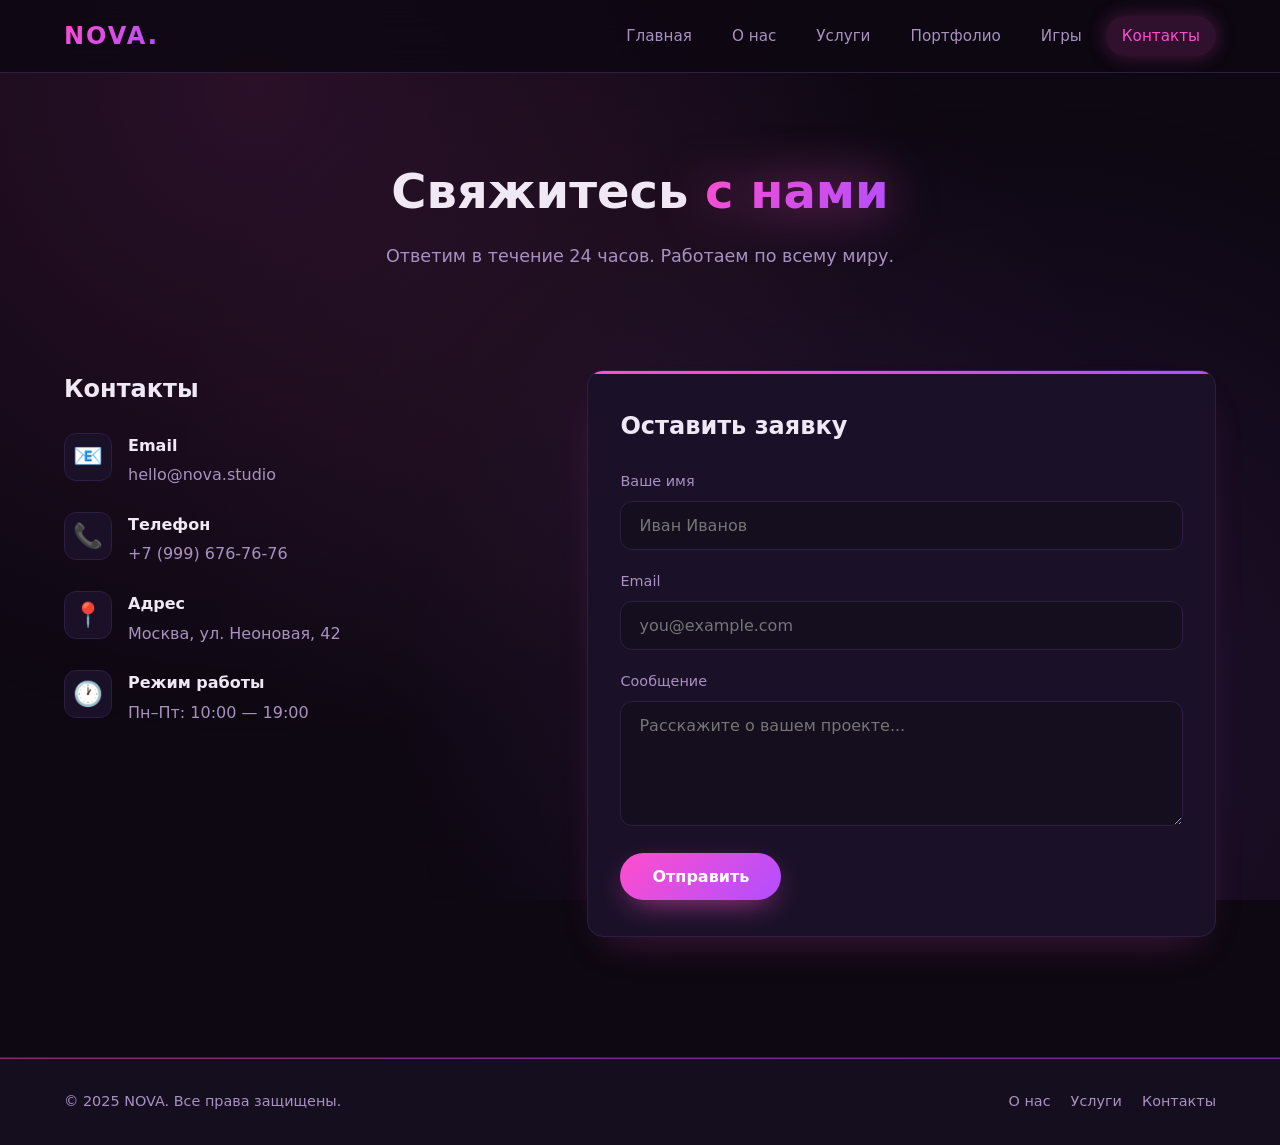
==== contact.html @ b70af0ca "Initial commit: static site with 5 pages" ====
<!DOCTYPE html>
<html lang="ru">
<head>
  <meta charset="UTF-8">
  <meta name="viewport" content="width=device-width, initial-scale=1.0">
  <title>NOVA — Контакты</title>
  <link rel="stylesheet" href="styles.css">
</head>
<body>
  <header class="header">
    <div class="nav-container">
      <a href="index.html" class="logo">NOVA<span>.</span></a>
      <nav class="nav">
        <a href="index.html" class="nav-link">Главная</a>
        <a href="about.html" class="nav-link">О нас</a>
        <a href="services.html" class="nav-link">Услуги</a>
        <a href="portfolio.html" class="nav-link">Портфолио</a>
        <a href="games.html" class="nav-link">Игры</a>
        <a href="contact.html" class="nav-link active">Контакты</a>
      </nav>
      <button class="menu-toggle" aria-label="Меню">☰</button>
    </div>
  </header>

  <main>
    <section class="section page-header">
      <div class="container">
        <h1 class="page-title fade-up">Свяжитесь <span class="accent">с нами</span></h1>
        <p class="page-subtitle fade-up">Ответим в течение 24 часов. Работаем по всему миру.</p>
      </div>
    </section>

    <section class="section">
      <div class="container">
        <div class="contact-grid">
          <div class="contact-info fade-up">
            <h2>Контакты</h2>
            <div class="contact-item">
              <span class="contact-icon">📧</span>
              <div>
                <strong>Email</strong>
                <p>hello@nova.studio</p>
              </div>
            </div>
            <div class="contact-item">
              <span class="contact-icon">📞</span>
              <div>
                <strong>Телефон</strong>
                <p>+7 (999) 676-76-76</p>
              </div>
            </div>
            <div class="contact-item">
              <span class="contact-icon">📍</span>
              <div>
                <strong>Адрес</strong>
                <p>Москва, ул. Неоновая, 42</p>
              </div>
            </div>
            <div class="contact-item">
              <span class="contact-icon">🕐</span>
              <div>
                <strong>Режим работы</strong>
                <p>Пн–Пт: 10:00 — 19:00</p>
              </div>
            </div>
          </div>

          <form class="contact-form fade-up" id="contactForm">
            <h2>Оставить заявку</h2>
            <div class="form-group">
              <label for="name">Ваше имя</label>
              <input type="text" id="name" required placeholder="Иван Иванов">
            </div>
            <div class="form-group">
              <label for="email">Email</label>
              <input type="email" id="email" required placeholder="you@example.com">
            </div>
            <div class="form-group">
              <label for="message">Сообщение</label>
              <textarea id="message" rows="5" required placeholder="Расскажите о вашем проекте..."></textarea>
            </div>
            <button type="submit" class="btn">Отправить</button>
            <p class="form-success" id="formSuccess">✓ Спасибо! Мы свяжемся с вами скоро.</p>
          </form>
        </div>
      </div>
    </section>
  </main>

  <footer class="footer">
    <div class="container footer-inner">
      <p>© 2025 NOVA. Все права защищены.</p>
      <div class="footer-links">
        <a href="about.html">О нас</a>
        <a href="services.html">Услуги</a>
        <a href="contact.html">Контакты</a>
      </div>
    </div>
  </footer>

  <script src="script.js"></script>
</body>
</html>
---- styles.css ----
/* ===== Базовые переменные ===== */
:root {
  --bg: #0d0812;
  --bg-2: #150e1f;
  --card-bg: #1a1128;
  --border: #2d1e42;
  --text: #f0e8f5;
  --text-muted: #a891c0;
  --accent: #ff4ecd;
  --accent-2: #b14eff;
  --accent-3: #ff7ae0;
  --gradient: linear-gradient(135deg, #ff4ecd 0%, #b14eff 100%);
  --gradient-soft: linear-gradient(135deg, rgba(255, 78, 205, 0.15) 0%, rgba(177, 78, 255, 0.15) 100%);
  --shadow: 0 20px 40px -20px rgba(255, 78, 205, 0.25);
  --shadow-hover: 0 30px 60px -20px rgba(255, 78, 205, 0.5);
  --radius: 16px;
  --transition: 0.3s cubic-bezier(0.4, 0, 0.2, 1);
}

/* ===== Сброс ===== */
* {
  margin: 0;
  padding: 0;
  box-sizing: border-box;
}

html {
  scroll-behavior: smooth;
}

body {
  font-family: 'Segoe UI', system-ui, -apple-system, sans-serif;
  background: var(--bg);
  color: var(--text);
  line-height: 1.6;
  min-height: 100vh;
  overflow-x: hidden;
}

body::before {
  content: '';
  position: fixed;
  inset: 0;
  background:
    radial-gradient(circle at 20% 10%, rgba(255, 78, 205, 0.12) 0%, transparent 50%),
    radial-gradient(circle at 80% 80%, rgba(177, 78, 255, 0.12) 0%, transparent 50%),
    radial-gradient(circle at 50% 50%, rgba(255, 122, 224, 0.05) 0%, transparent 60%);
  pointer-events: none;
  z-index: -1;
}

a {
  color: inherit;
  text-decoration: none;
}

img {
  max-width: 100%;
  display: block;
}

/* ===== Контейнер ===== */
.container {
  max-width: 1200px;
  margin: 0 auto;
  padding: 0 24px;
}

/* ===== Хедер ===== */
.header {
  position: sticky;
  top: 0;
  z-index: 100;
  background: rgba(13, 8, 18, 0.85);
  backdrop-filter: blur(16px);
  -webkit-backdrop-filter: blur(16px);
  border-bottom: 1px solid var(--border);
}

.nav-container {
  max-width: 1200px;
  margin: 0 auto;
  padding: 16px 24px;
  display: flex;
  align-items: center;
  justify-content: space-between;
  gap: 24px;
}

.logo {
  font-size: 1.5rem;
  font-weight: 800;
  letter-spacing: 2px;
  transition: var(--transition);
  background: var(--gradient);
  -webkit-background-clip: text;
  background-clip: text;
  -webkit-text-fill-color: transparent;
}

.logo span {
  -webkit-text-fill-color: var(--accent-2);
  color: var(--accent-2);
}

.logo:hover {
  filter: drop-shadow(0 0 15px rgba(255, 78, 205, 0.7));
}

.nav {
  display: flex;
  gap: 8px;
  flex-wrap: wrap;
}

.nav-link {
  padding: 8px 16px;
  border-radius: 999px;
  font-size: 0.95rem;
  color: var(--text-muted);
  transition: var(--transition);
  position: relative;
}

.nav-link:hover {
  color: var(--accent);
  background: rgba(255, 78, 205, 0.1);
}

.nav-link.active {
  color: var(--accent);
  background: rgba(255, 78, 205, 0.15);
  box-shadow: 0 0 20px rgba(255, 78, 205, 0.25);
}

.menu-toggle {
  display: none;
  background: none;
  border: 1px solid var(--border);
  color: var(--text);
  font-size: 1.4rem;
  padding: 6px 12px;
  border-radius: 10px;
  cursor: pointer;
  transition: var(--transition);
}

.menu-toggle:hover {
  border-color: var(--accent);
  color: var(--accent);
}

/* ===== Hero ===== */
.hero {
  padding: 100px 0 80px;
  text-align: center;
}

.hero-title {
  font-size: clamp(2rem, 5vw, 3.5rem);
  font-weight: 800;
  line-height: 1.15;
  margin-bottom: 20px;
  letter-spacing: -1px;
}

.accent {
  background: var(--gradient);
  -webkit-background-clip: text;
  background-clip: text;
  -webkit-text-fill-color: transparent;
  filter: drop-shadow(0 0 25px rgba(255, 78, 205, 0.6));
}

.hero-subtitle {
  font-size: 1.15rem;
  color: var(--text-muted);
  max-width: 640px;
  margin: 0 auto 48px;
}

/* ===== Счётчики ===== */
.counter-grid {
  display: grid;
  grid-template-columns: repeat(3, 1fr);
  gap: 24px;
  max-width: 700px;
  margin: 0 auto;
}

.counter-item {
  background: var(--card-bg);
  border: 1px solid var(--border);
  border-radius: var(--radius);
  padding: 28px 16px;
  text-align: center;
  transition: var(--transition);
  box-shadow: var(--shadow);
  position: relative;
  overflow: hidden;
}

.counter-item::before {
  content: '';
  position: absolute;
  top: 0;
  left: 0;
  right: 0;
  height: 2px;
  background: var(--gradient);
}

.counter-item:hover {
  border-color: var(--accent);
  transform: translateY(-5px);
  box-shadow: var(--shadow-hover);
}

.counter {
  display: block;
  font-size: 2.5rem;
  font-weight: 800;
  background: var(--gradient);
  -webkit-background-clip: text;
  background-clip: text;
  -webkit-text-fill-color: transparent;
  filter: drop-shadow(0 0 20px rgba(255, 78, 205, 0.5));
}

.counter-label {
  font-size: 0.9rem;
  color: var(--text-muted);
}

/* ===== Секции ===== */
.section {
  padding: 60px 0;
}

.section-title {
  font-size: clamp(1.6rem, 3vw, 2.2rem);
  font-weight: 700;
  margin-bottom: 40px;
  text-align: center;
}

.page-header {
  padding: 80px 0 40px;
  text-align: center;
}

.page-title {
  font-size: clamp(2rem, 4vw, 3rem);
  font-weight: 800;
  margin-bottom: 12px;
}

.page-subtitle {
  color: var(--text-muted);
  font-size: 1.1rem;
  max-width: 600px;
  margin: 0 auto;
}

/* ===== Карточки ===== */
.card-grid {
  display: grid;
  grid-template-columns: repeat(auto-fit, minmax(260px, 1fr));
  gap: 24px;
}

.card {
  background: var(--card-bg);
  border: 1px solid var(--border);
  border-radius: var(--radius);
  padding: 32px 24px;
  transition: var(--transition);
  position: relative;
  overflow: hidden;
  box-shadow: var(--shadow);
}

.card::before {
  content: '';
  position: absolute;
  top: 0;
  left: 0;
  right: 0;
  height: 3px;
  background: var(--gradient);
  transform: scaleX(0);
  transform-origin: left;
  transition: transform 0.4s ease;
}

.card:hover::before {
  transform: scaleX(1);
}

.card:hover {
  border-color: rgba(255, 78, 205, 0.5);
  transform: translateY(-8px);
  box-shadow: var(--shadow-hover);
}

.card-icon {
  font-size: 2.2rem;
  margin-bottom: 16px;
  display: inline-block;
  filter: drop-shadow(0 0 12px rgba(255, 78, 205, 0.4));
}

.card h3 {
  font-size: 1.2rem;
  margin-bottom: 10px;
}

.card p {
  color: var(--text-muted);
  font-size: 0.95rem;
}

.price {
  display: inline-block;
  margin-top: 16px;
  background: var(--gradient);
  -webkit-background-clip: text;
  background-clip: text;
  -webkit-text-fill-color: transparent;
  font-weight: 700;
  font-size: 0.95rem;
}

/* ===== CTA ===== */
.cta {
  background: linear-gradient(135deg, var(--card-bg) 0%, #221536 100%);
  border: 1px solid var(--border);
  border-radius: var(--radius);
  padding: 60px 40px;
  text-align: center;
  box-shadow: var(--shadow);
  position: relative;
  overflow: hidden;
}

.cta::before {
  content: '';
  position: absolute;
  top: -50%;
  right: -50%;
  width: 100%;
  height: 100%;
  background: radial-gradient(circle, rgba(255, 78, 205, 0.15) 0%, transparent 70%);
  pointer-events: none;
}

.cta h2 {
  font-size: clamp(1.5rem, 3vw, 2rem);
  margin-bottom: 12px;
}

.cta p {
  color: var(--text-muted);
  margin-bottom: 28px;
}

/* ===== Кнопки ===== */
.btn {
  display: inline-block;
  padding: 14px 32px;
  background: var(--gradient);
  color: #fff;
  font-weight: 700;
  border: none;
  border-radius: 999px;
  cursor: pointer;
  font-size: 1rem;
  transition: var(--transition);
  box-shadow: 0 10px 30px -10px rgba(255, 78, 205, 0.7);
  font-family: inherit;
  position: relative;
}

.btn:hover {
  transform: translateY(-3px);
  box-shadow: 0 20px 40px -10px rgba(255, 78, 205, 0.9);
  filter: brightness(1.1);
}

.btn:active {
  transform: translateY(0);
}

.btn-ghost {
  background: transparent;
  border: 1px solid var(--accent);
  color: var(--accent);
  box-shadow: none;
  margin-top: 12px;
  padding: 10px 24px;
  font-size: 0.9rem;
}

.btn-ghost:hover {
  background: rgba(255, 78, 205, 0.1);
  box-shadow: 0 0 25px rgba(255, 78, 205, 0.35);
}

/* ===== О нас ===== */
.about-grid {
  display: grid;
  grid-template-columns: 1fr 1fr;
  gap: 48px;
  align-items: center;
}

.about-text h2 {
  font-size: 1.8rem;
  margin-bottom: 20px;
}

.about-text p {
  color: var(--text-muted);
  margin-bottom: 16px;
}

.gradient-box {
  aspect-ratio: 1;
  border-radius: var(--radius);
  background: linear-gradient(135deg, #ff4ecd 0%, #b14eff 50%, #7b2ff7 100%);
  display: flex;
  align-items: center;
  justify-content: center;
  font-size: 3rem;
  font-weight: 900;
  color: #fff;
  letter-spacing: 4px;
  box-shadow: 0 30px 60px -20px rgba(255, 78, 205, 0.6);
  animation: float 6s ease-in-out infinite;
  text-shadow: 0 0 20px rgba(255, 255, 255, 0.5);
}

@keyframes float {
  0%, 100% { transform: translateY(0); }
  50% { transform: translateY(-15px); }
}

/* ===== Команда ===== */
.team-grid {
  display: grid;
  grid-template-columns: repeat(auto-fit, minmax(200px, 1fr));
  gap: 24px;
}

.team-card {
  background: var(--card-bg);
  border: 1px solid var(--border);
  border-radius: var(--radius);
  padding: 32px 20px;
  text-align: center;
  transition: var(--transition);
  box-shadow: var(--shadow);
}

.team-card:hover {
  border-color: var(--accent);
  transform: translateY(-6px);
  box-shadow: var(--shadow-hover);
}

.avatar {
  width: 72px;
  height: 72px;
  border-radius: 50%;
  background: var(--gradient);
  color: #fff;
  font-size: 1.8rem;
  font-weight: 800;
  display: flex;
  align-items: center;
  justify-content: center;
  margin: 0 auto 16px;
  box-shadow: 0 0 25px rgba(255, 78, 205, 0.5);
}

.team-card h3 {
  font-size: 1.05rem;
  margin-bottom: 4px;
}

.team-card p {
  color: var(--text-muted);
  font-size: 0.85rem;
}

/* ===== Шаги ===== */
.steps {
  display: grid;
  grid-template-columns: repeat(auto-fit, minmax(220px, 1fr));
  gap: 24px;
}

.step {
  background: var(--card-bg);
  border: 1px solid var(--border);
  border-radius: var(--radius);
  padding: 28px 24px;
  position: relative;
  transition: var(--transition);
}

.step:hover {
  border-color: var(--accent);
  transform: translateY(-5px);
  box-shadow: var(--shadow-hover);
}

.step-num {
  font-size: 2rem;
  font-weight: 800;
  background: var(--gradient);
  -webkit-background-clip: text;
  background-clip: text;
  -webkit-text-fill-color: transparent;
  opacity: 0.6;
  display: block;
  margin-bottom: 12px;
}

.step h3 {
  margin-bottom: 8px;
}

.step p {
  color: var(--text-muted);
  font-size: 0.9rem;
}

/* ===== Портфолио ===== */
.portfolio-grid {
  display: grid;
  grid-template-columns: repeat(auto-fit, minmax(300px, 1fr));
  gap: 24px;
}

.portfolio-card {
  background: var(--card-bg);
  border: 1px solid var(--border);
  border-radius: var(--radius);
  overflow: hidden;
  transition: var(--transition);
  box-shadow: var(--shadow);
}

.portfolio-card:hover {
  transform: translateY(-8px);
  border-color: var(--accent);
  box-shadow: var(--shadow-hover);
}

.portfolio-preview {
  height: 180px;
  display: flex;
  align-items: center;
  justify-content: center;
  font-size: 1.5rem;
  font-weight: 800;
  color: #fff;
  letter-spacing: 2px;
  text-shadow: 0 2px 10px rgba(0, 0, 0, 0.3);
}

.gradient-1 { background: linear-gradient(135deg, #ff4ecd, #b14eff); }
.gradient-2 { background: linear-gradient(135deg, #b14eff, #7b2ff7); }
.gradient-3 { background: linear-gradient(135deg, #ff2d95, #ff4ecd); }
.gradient-4 { background: linear-gradient(135deg, #ff7ae0, #b14eff); }
.gradient-5 { background: linear-gradient(135deg, #7b2ff7, #ff4ecd); }
.gradient-6 { background: linear-gradient(135deg, #ff4ecd, #ffb800); }

.portfolio-info {
  padding: 22px;
}

.portfolio-info h3 {
  margin-bottom: 6px;
}

.portfolio-info p {
  color: var(--text-muted);
  font-size: 0.9rem;
  margin-bottom: 12px;
}

.tag {
  display: inline-block;
  padding: 4px 12px;
  border-radius: 999px;
  background: rgba(255, 78, 205, 0.15);
  color: var(--accent-3);
  font-size: 0.75rem;
  font-weight: 600;
  border: 1px solid rgba(255, 78, 205, 0.25);
}

/* ===== Игры ===== */
.game-card {
  background: var(--card-bg);
  border: 1px solid var(--border);
  border-radius: var(--radius);
  padding: 36px 32px;
  box-shadow: var(--shadow);
  transition: var(--transition);
  position: relative;
  overflow: hidden;
}

.game-card::before {
  content: '';
  position: absolute;
  top: 0;
  left: 0;
  right: 0;
  height: 3px;
  background: var(--gradient);
}

.game-card:hover {
  border-color: rgba(255, 78, 205, 0.4);
}

.game-header {
  margin-bottom: 24px;
  padding-bottom: 20px;
  border-bottom: 1px solid var(--border);
}

.game-header h2 {
  font-size: 1.4rem;
  margin-bottom: 6px;
}

.game-header p {
  color: var(--text-muted);
  font-size: 0.95rem;
}

.game-body {
  display: flex;
  flex-direction: column;
  gap: 16px;
}

.game-input-row {
  display: flex;
  gap: 12px;
  flex-wrap: wrap;
}

.game-input {
  flex: 1;
  min-width: 160px;
  padding: 14px 18px;
  background: var(--bg-2);
  border: 1px solid var(--border);
  border-radius: 12px;
  color: var(--text);
  font-size: 1rem;
  font-family: inherit;
  transition: var(--transition);
}

.game-input:focus {
  outline: none;
  border-color: var(--accent);
  box-shadow: 0 0 0 3px rgba(255, 78, 205, 0.2);
}

.game-message {
  font-size: 1.05rem;
  font-weight: 600;
  min-height: 1.6em;
  color: var(--accent-3);
}

.game-stats {
  color: var(--text-muted);
  font-size: 0.9rem;
}

.game-stats span {
  background: var(--gradient);
  -webkit-background-clip: text;
  background-clip: text;
  -webkit-text-fill-color: transparent;
  font-weight: 700;
}

/* RPS */
.rps-choices {
  display: flex;
  gap: 12px;
  flex-wrap: wrap;
}

.rps-btn {
  flex: 1;
  min-width: 120px;
  padding: 16px;
  background: var(--bg-2);
  border: 1px solid var(--border);
  border-radius: 12px;
  color: var(--text);
  font-size: 1rem;
  cursor: pointer;
  transition: var(--transition);
  font-family: inherit;
}

.rps-btn:hover {
  border-color: var(--accent);
  background: rgba(255, 78, 205, 0.1);
  transform: translateY(-3px);
  box-shadow: 0 10px 25px -10px rgba(255, 78, 205, 0.5);
}

.rps-btn:disabled {
  opacity: 0.5;
  cursor: not-allowed;
  transform: none;
}

.rps-result {
  display: flex;
  align-items: center;
  justify-content: space-around;
  gap: 16px;
  padding: 24px;
  background: var(--bg-2);
  border-radius: 12px;
  border: 1px solid var(--border);
}

.rps-side {
  display: flex;
  flex-direction: column;
  align-items: center;
  gap: 6px;
}

.rps-label {
  font-size: 0.85rem;
  color: var(--text-muted);
}

.rps-icon {
  font-size: 2.5rem;
}

.rps-score {
  font-size: 1.5rem;
  font-weight: 800;
  background: var(--gradient);
  -webkit-background-clip: text;
  background-clip: text;
  -webkit-text-fill-color: transparent;
}

.rps-vs {
  font-weight: 800;
  color: var(--text-muted);
  font-size: 1.2rem;
}

/* Reaction */
.reaction-area {
  min-height: 140px;
  border-radius: 12px;
  background: var(--bg-2);
  border: 2px solid var(--border);
  display: flex;
  align-items: center;
  justify-content: center;
  cursor: pointer;
  transition: var(--transition);
  user-select: none;
  padding: 20px;
  text-align: center;
}

.reaction-area.ready {
  background: var(--gradient);
  border-color: var(--accent);
  color: #fff;
  font-weight: 800;
  font-size: 1.3rem;
  animation: pulse 0.6s ease-in-out infinite alternate;
}

.reaction-area.waiting {
  background: #2a1a2a;
  border-color: #ff4444;
  color: #ff8888;
}

@keyframes pulse {
  from { box-shadow: 0 0 0 0 rgba(255, 78, 205, 0.7); }
  to { box-shadow: 0 0 0 20px rgba(255, 78, 205, 0); }
}

/* ===== Контакты ===== */
.contact-grid {
  display: grid;
  grid-template-columns: 1fr 1.3fr;
  gap: 40px;
}

.contact-info h2 {
  margin-bottom: 24px;
}

.contact-item {
  display: flex;
  gap: 16px;
  margin-bottom: 24px;
  align-items: flex-start;
}

.contact-icon {
  font-size: 1.5rem;
  width: 48px;
  height: 48px;
  background: var(--card-bg);
  border: 1px solid var(--border);
  border-radius: 12px;
  display: flex;
  align-items: center;
  justify-content: center;
  flex-shrink: 0;
  transition: var(--transition);
}

.contact-item:hover .contact-icon {
  border-color: var(--accent);
  box-shadow: 0 0 20px rgba(255, 78, 205, 0.3);
}

.contact-item strong {
  display: block;
  margin-bottom: 4px;
}

.contact-item p {
  color: var(--text-muted);
}

.contact-form {
  background: var(--card-bg);
  border: 1px solid var(--border);
  border-radius: var(--radius);
  padding: 36px 32px;
  box-shadow: var(--shadow);
  position: relative;
  overflow: hidden;
}

.contact-form::before {
  content: '';
  position: absolute;
  top: 0;
  left: 0;
  right: 0;
  height: 3px;
  background: var(--gradient);
}

.contact-form h2 {
  margin-bottom: 24px;
}

.form-group {
  margin-bottom: 20px;
}

.form-group label {
  display: block;
  margin-bottom: 8px;
  font-size: 0.9rem;
  color: var(--text-muted);
}

.form-group input,
.form-group textarea {
  width: 100%;
  padding: 14px 18px;
  background: var(--bg-2);
  border: 1px solid var(--border);
  border-radius: 12px;
  color: var(--text);
  font-size: 1rem;
  font-family: inherit;
  transition: var(--transition);
  resize: vertical;
}

.form-group input:focus,
.form-group textarea:focus {
  outline: none;
  border-color: var(--accent);
  box-shadow: 0 0 0 3px rgba(255, 78, 205, 0.2);
}

.form-success {
  display: none;
  margin-top: 16px;
  color: var(--accent-3);
  font-weight: 600;
}

.form-success.show {
  display: block;
  animation: fadeIn 0.5s ease;
}

/* ===== Футер ===== */
.footer {
  border-top: 1px solid var(--border);
  padding: 32px 0;
  margin-top: 60px;
  background: var(--bg-2);
  position: relative;
}

.footer::before {
  content: '';
  position: absolute;
  top: 0;
  left: 0;
  right: 0;
  height: 1px;
  background: var(--gradient);
  opacity: 0.5;
}

.footer-inner {
  display: flex;
  justify-content: space-between;
  align-items: center;
  gap: 16px;
  flex-wrap: wrap;
  color: var(--text-muted);
  font-size: 0.9rem;
}

.footer-links {
  display: flex;
  gap: 20px;
}

.footer-links a {
  color: var(--text-muted);
  transition: var(--transition);
}

.footer-links a:hover {
  color: var(--accent);
  text-shadow: 0 0 12px rgba(255, 78, 205, 0.6);
}

/* ===== Анимации появления ===== */
.fade-up {
  opacity: 0;
  transform: translateY(30px);
  transition: opacity 0.7s ease, transform 0.7s ease;
}

.fade-up.visible {
  opacity: 1;
  transform: translateY(0);
}

@keyframes fadeIn {
  from { opacity: 0; transform: translateY(-10px); }
  to { opacity: 1; transform: translateY(0); }
}

/* ===== Скроллбар ===== */
::-webkit-scrollbar {
  width: 10px;
}

::-webkit-scrollbar-track {
  background: var(--bg);
}

::-webkit-scrollbar-thumb {
  background: linear-gradient(180deg, #ff4ecd, #b14eff);
  border-radius: 5px;
}

::-webkit-scrollbar-thumb:hover {
  background: linear-gradient(180deg, #ff7ae0, #b14eff);
}

/* ===== Выделение текста ===== */
::selection {
  background: rgba(255, 78, 205, 0.4);
  color: #fff;
}

/* ===== Адаптив ===== */
@media (max-width: 900px) {
  .about-grid,
  .contact-grid {
    grid-template-columns: 1fr;
  }

  .counter-grid {
    grid-template-columns: 1fr;
    max-width: 340px;
  }
}

@media (max-width: 700px) {
  .menu-toggle {
    display: block;
  }

  .nav {
    position: absolute;
    top: 100%;
    left: 0;
    right: 0;
    flex-direction: column;
    background: rgba(13, 8, 18, 0.98);
    backdrop-filter: blur(16px);
    padding: 16px;
    gap: 4px;
    border-bottom: 1px solid var(--border);
    transform: translateY(-10px);
    opacity: 0;
    pointer-events: none;
    transition: var(--transition);
  }

  .nav.open {
    transform: translateY(0);
    opacity: 1;
    pointer-events: all;
  }

  .nav-link {
    width: 100%;
    text-align: center;
    padding: 12px;
  }

  .hero {
    padding: 60px 0 40px;
  }

  .section {
    padding: 40px 0;
  }

  .contact-form {
    padding: 24px 20px;
  }

  .game-card {
    padding: 24px 20px;
  }

  .rps-result {
    flex-direction: column;
  }
}
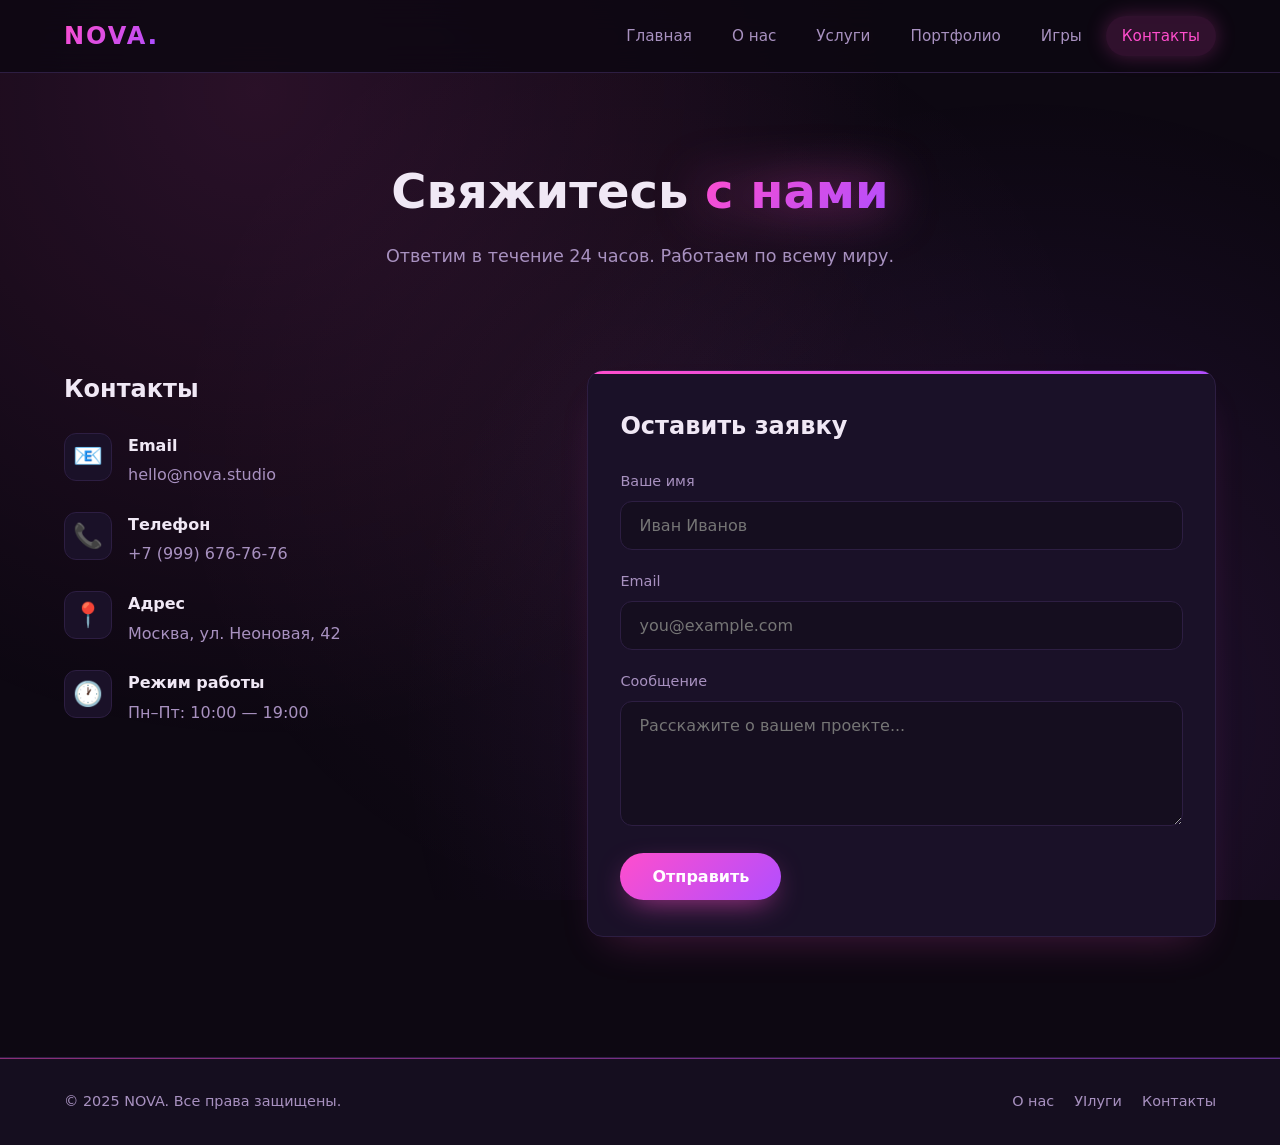
==== commit 533dadbc: "readme" ====
--- a/contact.html
+++ b/contact.html
@@ -92,7 +92,7 @@
       <p>© 2025 NOVA. Все права защищены.</p>
       <div class="footer-links">
         <a href="about.html">О нас</a>
-        <a href="services.html">Услуги</a>
+        <a href="services.html">УIлуги</a>
         <a href="contact.html">Контакты</a>
       </div>
     </div>
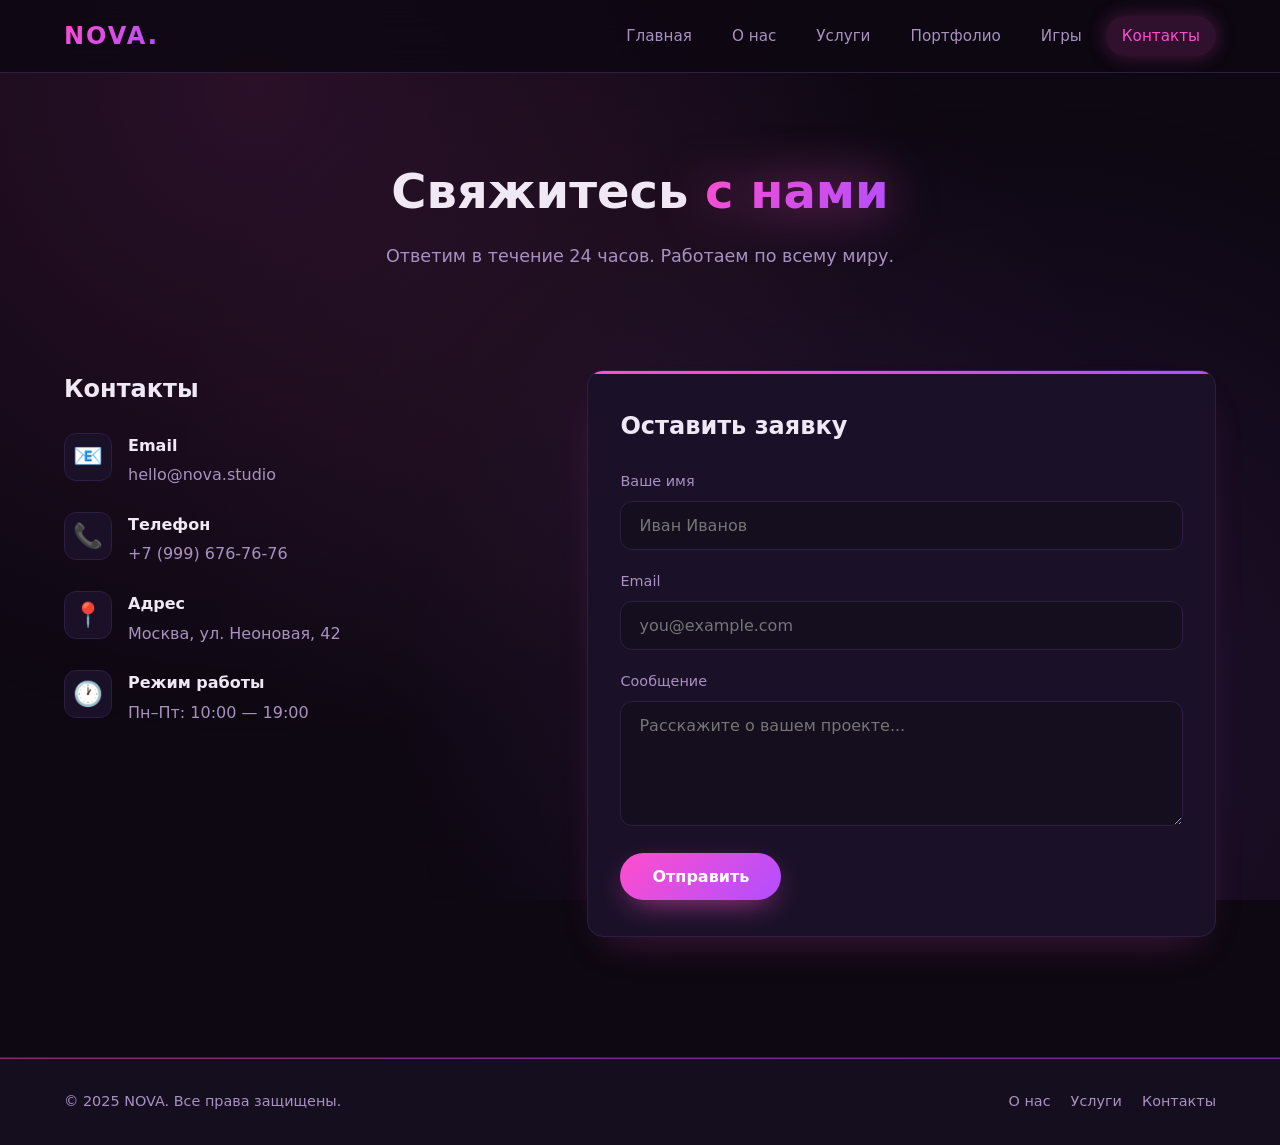
==== commit ed9482ac: "upd readme" ====
--- a/contact.html
+++ b/contact.html
@@ -92,7 +92,7 @@
       <p>© 2025 NOVA. Все права защищены.</p>
       <div class="footer-links">
         <a href="about.html">О нас</a>
-        <a href="services.html">УIлуги</a>
+        <a href="services.html">Уcлуги</a>
         <a href="contact.html">Контакты</a>
       </div>
     </div>
